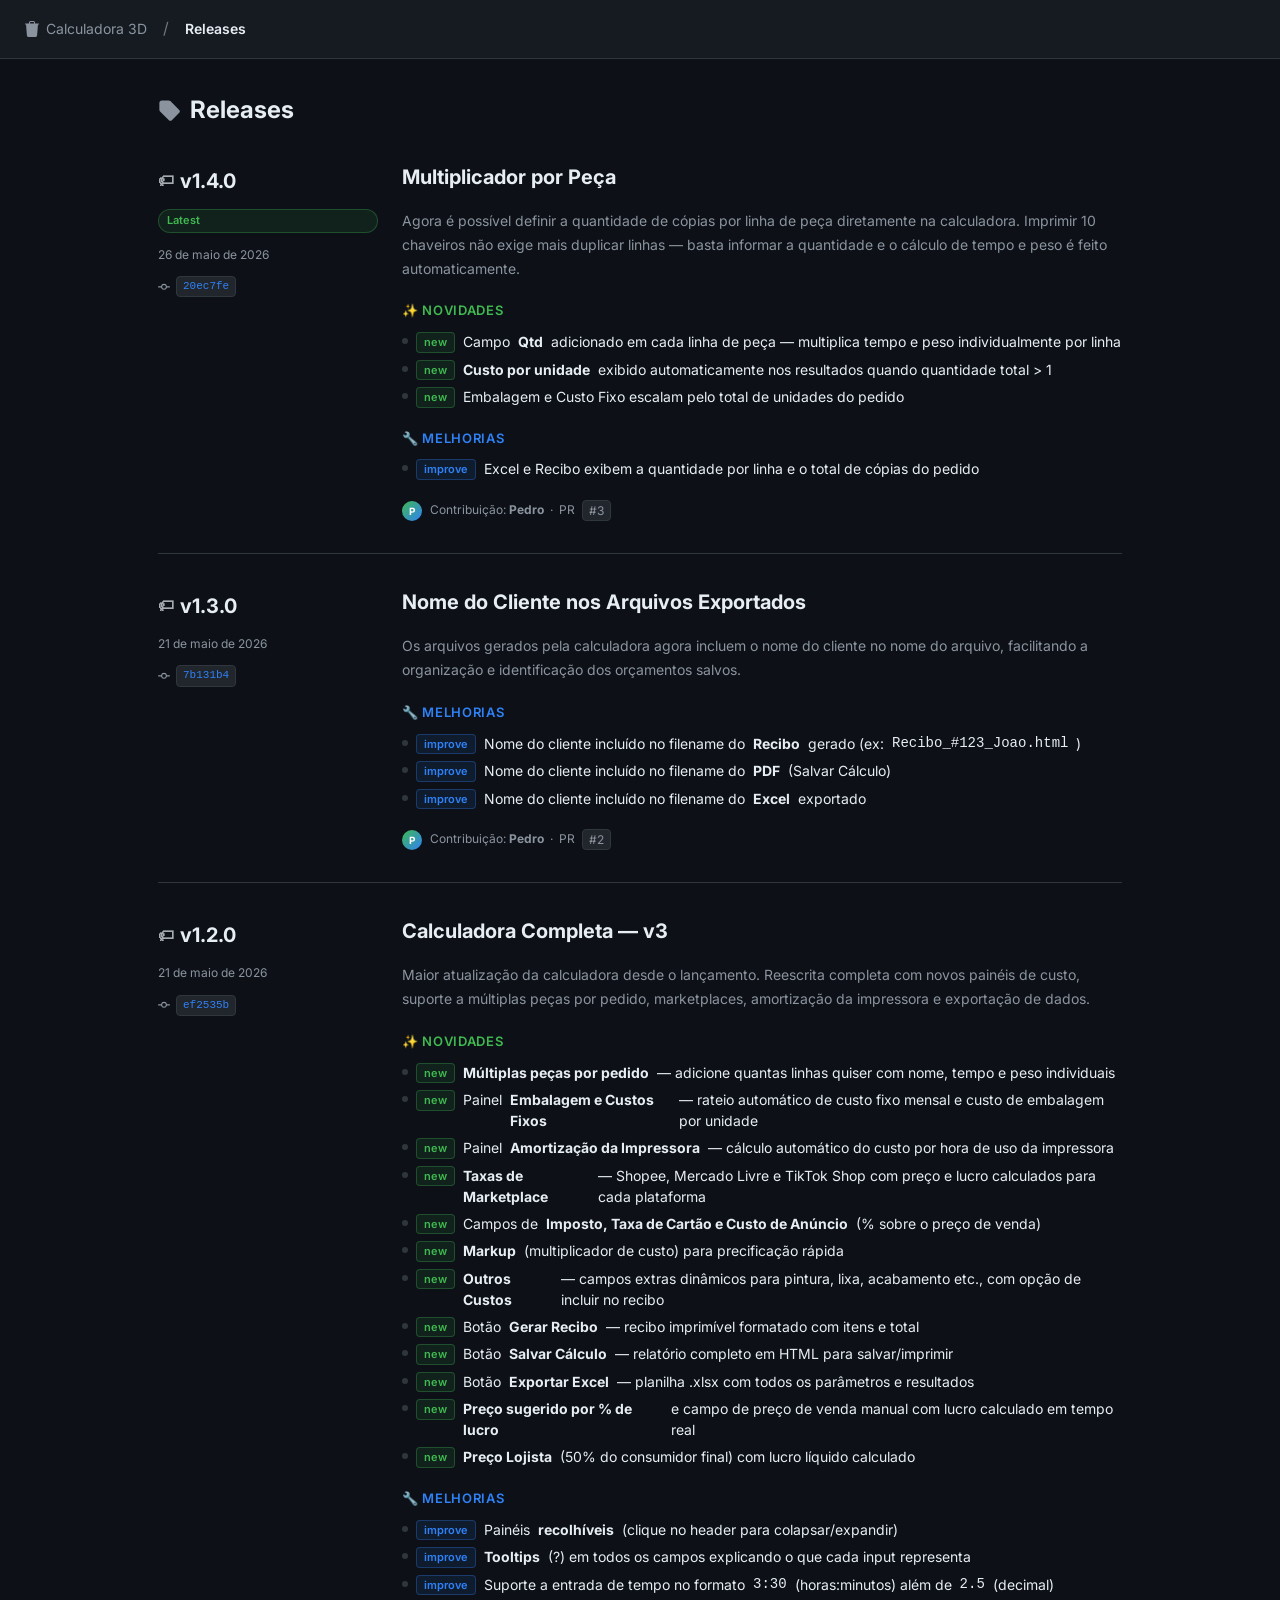
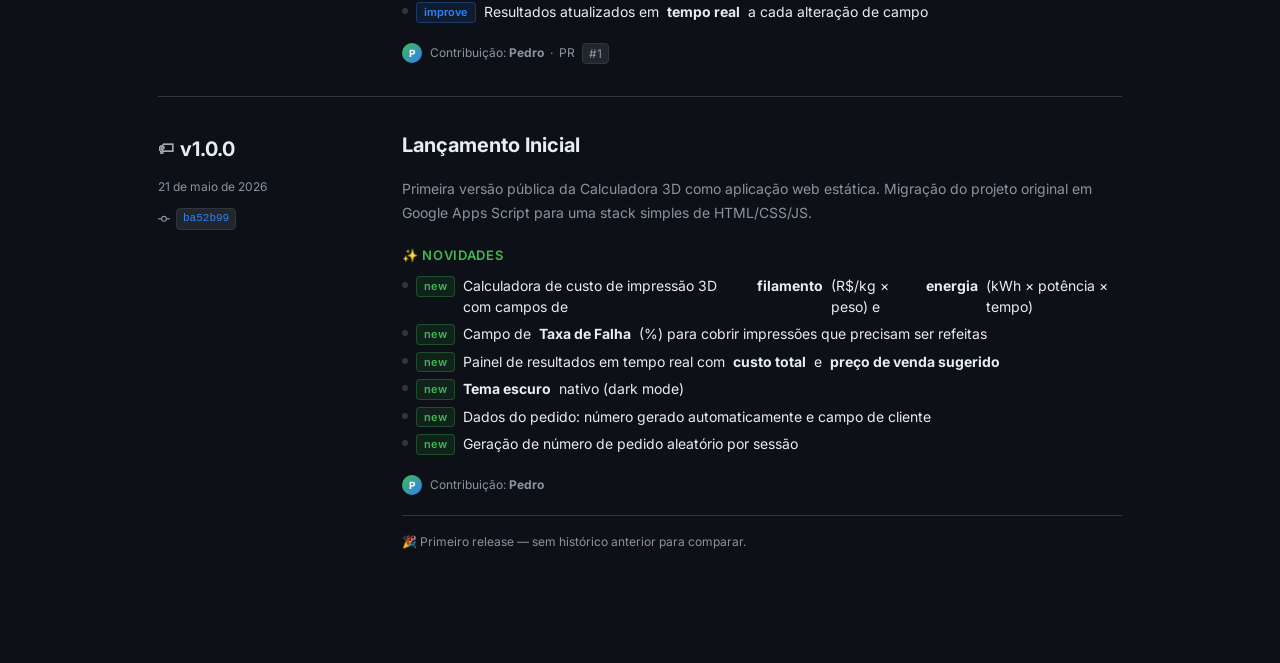
==== changelog.html @ 690692eb "v1.4.0" ====
<!DOCTYPE html>
<html lang="pt-BR">
<head>
  <meta charset="UTF-8">
  <meta name="viewport" content="width=device-width, initial-scale=1.0">
  <title>Changelog — Calculadora 3D</title>
  <link href="https://fonts.googleapis.com/css2?family=Inter:wght@400;500;600;700&display=swap" rel="stylesheet">
  <style>
    *, *::before, *::after { box-sizing: border-box; margin: 0; padding: 0; }

    :root {
      --bg:           #0d1117;
      --bg-surface:   #161b22;
      --bg-surface2:  #21262d;
      --border:       #30363d;
      --text:         #e6edf3;
      --text-muted:   #8b949e;
      --text-subtle:  #6e7681;
      --primary:      #2f81f7;
      --primary-dim:  #1f6feb;
      --green:        #3fb950;
      --green-dim:    #238636;
      --green-bg:     rgba(63,185,80,0.1);
      --green-border: rgba(63,185,80,0.3);
      --purple:       #bc8cff;
      --purple-bg:    rgba(188,140,255,0.1);
      --purple-border:rgba(188,140,255,0.3);
      --orange:       #e3b341;
      --orange-bg:    rgba(227,179,65,0.1);
      --orange-border:rgba(227,179,65,0.3);
      --blue-bg:      rgba(47,129,247,0.1);
      --blue-border:  rgba(47,129,247,0.3);
      --tag-radius:   6px;
    }

    body {
      font-family: 'Inter', -apple-system, BlinkMacSystemFont, sans-serif;
      background: var(--bg);
      color: var(--text);
      min-height: 100vh;
      line-height: 1.6;
    }

    /* ── Header ── */
    .page-header {
      background: var(--bg-surface);
      border-bottom: 1px solid var(--border);
      padding: 16px 24px;
      display: flex;
      align-items: center;
      gap: 16px;
    }
    .page-header a {
      color: var(--text-muted);
      text-decoration: none;
      font-size: 14px;
      display: flex;
      align-items: center;
      gap: 6px;
      transition: color 0.15s;
    }
    .page-header a:hover { color: var(--text); }
    .page-header .sep { color: var(--text-subtle); }
    .page-header .current { color: var(--text); font-weight: 600; font-size: 14px; }

    /* ── Layout ── */
    .container {
      max-width: 1012px;
      margin: 0 auto;
      padding: 32px 24px 80px;
    }

    .page-title {
      font-size: 24px;
      font-weight: 700;
      margin-bottom: 32px;
      display: flex;
      align-items: center;
      gap: 10px;
    }
    .page-title svg { color: var(--text-muted); }

    /* ── Timeline ── */
    .releases { display: flex; flex-direction: column; gap: 0; }

    .release {
      display: grid;
      grid-template-columns: 220px 1fr;
      gap: 24px;
      padding: 32px 0;
      border-top: 1px solid var(--border);
    }
    .release:first-child { border-top: none; padding-top: 0; }

    /* ── Sidebar do release ── */
    .release-meta {
      display: flex;
      flex-direction: column;
      gap: 12px;
      padding-top: 4px;
    }

    .release-tag {
      display: inline-flex;
      align-items: center;
      gap: 6px;
      font-size: 20px;
      font-weight: 700;
      color: var(--text);
      text-decoration: none;
    }
    .release-tag .tag-icon { font-size: 16px; opacity: 0.7; }

    .badge {
      display: inline-block;
      padding: 2px 8px;
      border-radius: 999px;
      font-size: 11px;
      font-weight: 600;
      line-height: 1.6;
    }
    .badge-latest {
      background: var(--green-bg);
      color: var(--green);
      border: 1px solid var(--green-border);
    }
    .badge-prerelease {
      background: var(--orange-bg);
      color: var(--orange);
      border: 1px solid var(--orange-border);
    }

    .release-date {
      font-size: 12px;
      color: var(--text-muted);
    }

    .release-commit {
      display: flex;
      align-items: center;
      gap: 6px;
      font-size: 12px;
      color: var(--text-muted);
    }
    .release-commit code {
      font-family: 'SFMono-Regular', Consolas, monospace;
      background: var(--bg-surface2);
      border: 1px solid var(--border);
      border-radius: 4px;
      padding: 1px 6px;
      font-size: 11px;
      color: var(--primary);
    }

    /* ── Corpo do release ── */
    .release-body { min-width: 0; }

    .release-title {
      font-size: 20px;
      font-weight: 700;
      margin-bottom: 16px;
      color: var(--text);
    }

    .release-description {
      font-size: 14px;
      color: var(--text-muted);
      margin-bottom: 20px;
      line-height: 1.7;
    }

    /* ── Grupo de mudanças ── */
    .change-group { margin-bottom: 20px; }

    .change-group-title {
      font-size: 13px;
      font-weight: 600;
      text-transform: uppercase;
      letter-spacing: 0.05em;
      margin-bottom: 10px;
      display: flex;
      align-items: center;
      gap: 6px;
    }
    .change-group-title.new     { color: var(--green); }
    .change-group-title.fix     { color: #f85149; }
    .change-group-title.improve { color: var(--primary); }
    .change-group-title.internal{ color: var(--purple); }

    .change-list {
      list-style: none;
      display: flex;
      flex-direction: column;
      gap: 6px;
    }

    .change-list li {
      font-size: 14px;
      color: var(--text);
      display: flex;
      align-items: flex-start;
      gap: 8px;
      line-height: 1.5;
    }

    .change-list li::before {
      content: '';
      width: 6px;
      height: 6px;
      border-radius: 50%;
      background: var(--border);
      margin-top: 7px;
      flex-shrink: 0;
    }

    .change-list li .ch-tag {
      display: inline-block;
      font-size: 11px;
      font-weight: 600;
      padding: 1px 7px;
      border-radius: 4px;
      flex-shrink: 0;
      margin-top: 1px;
    }
    .ch-new     { background: var(--green-bg);   color: var(--green);   border: 1px solid var(--green-border); }
    .ch-fix     { background: rgba(248,81,73,.1); color: #f85149;        border: 1px solid rgba(248,81,73,.3); }
    .ch-improve { background: var(--blue-bg);     color: var(--primary); border: 1px solid var(--blue-border); }

    /* ── Comparar link ── */
    .full-changelog {
      margin-top: 20px;
      padding-top: 16px;
      border-top: 1px solid var(--border);
      font-size: 12px;
      color: var(--text-muted);
    }
    .full-changelog a {
      color: var(--primary);
      text-decoration: none;
    }
    .full-changelog a:hover { text-decoration: underline; }

    /* ── PR reference ── */
    .pr-ref {
      display: inline-flex;
      align-items: center;
      gap: 3px;
      font-size: 12px;
      color: var(--text-muted);
      background: var(--bg-surface2);
      border: 1px solid var(--border);
      border-radius: 4px;
      padding: 0px 6px;
      margin-left: 4px;
      vertical-align: middle;
    }

    /* ── Contributor ── */
    .contributors {
      margin-top: 16px;
      font-size: 12px;
      color: var(--text-muted);
      display: flex;
      align-items: center;
      gap: 8px;
    }
    .avatar {
      width: 20px;
      height: 20px;
      border-radius: 50%;
      background: linear-gradient(135deg, #3fb950, #2f81f7);
      display: inline-flex;
      align-items: center;
      justify-content: center;
      font-size: 10px;
      font-weight: 700;
      color: #fff;
      flex-shrink: 0;
    }

    /* ── Responsive ── */
    @media (max-width: 700px) {
      .release { grid-template-columns: 1fr; }
      .release-meta { flex-direction: row; flex-wrap: wrap; align-items: center; padding-bottom: 12px; border-bottom: 1px solid var(--border); }
      .release-tag { font-size: 16px; }
    }
  </style>
</head>
<body>

  <!-- Header breadcrumb -->
  <header class="page-header">
    <a href="index.html">
      <svg width="16" height="16" viewBox="0 0 16 16" fill="currentColor"><path d="M6.5 1h3a.5.5 0 0 1 .5.5v1H6v-1a.5.5 0 0 1 .5-.5ZM11 2.5v-1A1.5 1.5 0 0 0 9.5 0h-3A1.5 1.5 0 0 0 5 1.5v1H1.5a.5.5 0 0 0 0 1h.538l.853 10.66A2 2 0 0 0 4.885 16h6.23a2 2 0 0 0 1.994-1.84l.853-10.66h.538a.5.5 0 0 0 0-1H11Z"/></svg>
      Calculadora 3D
    </a>
    <span class="sep">/</span>
    <span class="current">Releases</span>
  </header>

  <div class="container">
    <h1 class="page-title">
      <svg width="22" height="22" viewBox="0 0 16 16" fill="currentColor"><path d="M2.5 7.775V2.75a.25.25 0 0 1 .25-.25h5.025a.25.25 0 0 1 .177.073l6.25 6.25a.25.25 0 0 1 0 .354l-5.025 5.025a.25.25 0 0 1-.354 0l-6.25-6.25a.25.25 0 0 1-.073-.177Zm-1.5 0V2.75C1 1.784 1.784 1 2.75 1h5.025c.464 0 .91.184 1.238.513l6.25 6.25a1.75 1.75 0 0 1 0 2.474l-5.026 5.026a1.75 1.75 0 0 1-2.474 0l-6.25-6.25A1.75 1.75 0 0 1 1 7.775ZM6 5a1 1 0 1 0 0 2 1 1 0 0 0 0-2Z"/></svg>
      Releases
    </h1>

    <div class="releases">

      <!-- ══════════════════════════════════════════
           v1.4.0
      ══════════════════════════════════════════ -->
      <div class="release">
        <div class="release-meta">
          <a class="release-tag" href="#">
            <span class="tag-icon">🏷</span> v1.4.0
          </a>
          <span class="badge badge-latest">Latest</span>
          <span class="release-date">26 de maio de 2026</span>
          <div class="release-commit">
            <svg width="12" height="12" viewBox="0 0 16 16" fill="currentColor"><path d="M11.93 8.5a4.002 4.002 0 0 1-7.86 0H.75a.75.75 0 0 1 0-1.5h3.32a4.002 4.002 0 0 1 7.86 0h3.32a.75.75 0 0 1 0 1.5h-3.32Zm-1.43-.75a2.5 2.5 0 1 0-5 0 2.5 2.5 0 0 0 5 0Z"/></svg>
            <code>20ec7fe</code>
          </div>
        </div>

        <div class="release-body">
          <h2 class="release-title">Multiplicador por Peça</h2>
          <p class="release-description">
            Agora é possível definir a quantidade de cópias por linha de peça diretamente na calculadora.
            Imprimir 10 chaveiros não exige mais duplicar linhas — basta informar a quantidade e o cálculo
            de tempo e peso é feito automaticamente.
          </p>

          <div class="change-group">
            <div class="change-group-title new">✨ Novidades</div>
            <ul class="change-list">
              <li>
                <span class="ch-tag ch-new">new</span>
                Campo <strong>Qtd</strong> adicionado em cada linha de peça — multiplica tempo e peso individualmente por linha
              </li>
              <li>
                <span class="ch-tag ch-new">new</span>
                <strong>Custo por unidade</strong> exibido automaticamente nos resultados quando quantidade total &gt; 1
              </li>
              <li>
                <span class="ch-tag ch-new">new</span>
                Embalagem e Custo Fixo escalam pelo total de unidades do pedido
              </li>
            </ul>
          </div>

          <div class="change-group">
            <div class="change-group-title improve">🔧 Melhorias</div>
            <ul class="change-list">
              <li>
                <span class="ch-tag ch-improve">improve</span>
                Excel e Recibo exibem a quantidade por linha e o total de cópias do pedido
              </li>
            </ul>
          </div>

          <div class="contributors">
            <span class="avatar">P</span>
            <span>Contribuição: <strong>Pedro</strong> &nbsp;·&nbsp; PR <span class="pr-ref">#3</span></span>
          </div>
        </div>
      </div>

      <!-- ══════════════════════════════════════════
           v1.3.0
      ══════════════════════════════════════════ -->
      <div class="release">
        <div class="release-meta">
          <a class="release-tag" href="#">
            <span class="tag-icon">🏷</span> v1.3.0
          </a>
          <span class="release-date">21 de maio de 2026</span>
          <div class="release-commit">
            <svg width="12" height="12" viewBox="0 0 16 16" fill="currentColor"><path d="M11.93 8.5a4.002 4.002 0 0 1-7.86 0H.75a.75.75 0 0 1 0-1.5h3.32a4.002 4.002 0 0 1 7.86 0h3.32a.75.75 0 0 1 0 1.5h-3.32Zm-1.43-.75a2.5 2.5 0 1 0-5 0 2.5 2.5 0 0 0 5 0Z"/></svg>
            <code>7b131b4</code>
          </div>
        </div>

        <div class="release-body">
          <h2 class="release-title">Nome do Cliente nos Arquivos Exportados</h2>
          <p class="release-description">
            Os arquivos gerados pela calculadora agora incluem o nome do cliente no nome do arquivo,
            facilitando a organização e identificação dos orçamentos salvos.
          </p>

          <div class="change-group">
            <div class="change-group-title improve">🔧 Melhorias</div>
            <ul class="change-list">
              <li>
                <span class="ch-tag ch-improve">improve</span>
                Nome do cliente incluído no filename do <strong>Recibo</strong> gerado (ex: <code>Recibo_#123_Joao.html</code>)
              </li>
              <li>
                <span class="ch-tag ch-improve">improve</span>
                Nome do cliente incluído no filename do <strong>PDF</strong> (Salvar Cálculo)
              </li>
              <li>
                <span class="ch-tag ch-improve">improve</span>
                Nome do cliente incluído no filename do <strong>Excel</strong> exportado
              </li>
            </ul>
          </div>

          <div class="contributors">
            <span class="avatar">P</span>
            <span>Contribuição: <strong>Pedro</strong> &nbsp;·&nbsp; PR <span class="pr-ref">#2</span></span>
          </div>
        </div>
      </div>

      <!-- ══════════════════════════════════════════
           v1.2.0
      ══════════════════════════════════════════ -->
      <div class="release">
        <div class="release-meta">
          <a class="release-tag" href="#">
            <span class="tag-icon">🏷</span> v1.2.0
          </a>
          <span class="release-date">21 de maio de 2026</span>
          <div class="release-commit">
            <svg width="12" height="12" viewBox="0 0 16 16" fill="currentColor"><path d="M11.93 8.5a4.002 4.002 0 0 1-7.86 0H.75a.75.75 0 0 1 0-1.5h3.32a4.002 4.002 0 0 1 7.86 0h3.32a.75.75 0 0 1 0 1.5h-3.32Zm-1.43-.75a2.5 2.5 0 1 0-5 0 2.5 2.5 0 0 0 5 0Z"/></svg>
            <code>ef2535b</code>
          </div>
        </div>

        <div class="release-body">
          <h2 class="release-title">Calculadora Completa — v3</h2>
          <p class="release-description">
            Maior atualização da calculadora desde o lançamento. Reescrita completa com novos painéis de custo,
            suporte a múltiplas peças por pedido, marketplaces, amortização da impressora e exportação de dados.
          </p>

          <div class="change-group">
            <div class="change-group-title new">✨ Novidades</div>
            <ul class="change-list">
              <li>
                <span class="ch-tag ch-new">new</span>
                <strong>Múltiplas peças por pedido</strong> — adicione quantas linhas quiser com nome, tempo e peso individuais
              </li>
              <li>
                <span class="ch-tag ch-new">new</span>
                Painel <strong>Embalagem e Custos Fixos</strong> — rateio automático de custo fixo mensal e custo de embalagem por unidade
              </li>
              <li>
                <span class="ch-tag ch-new">new</span>
                Painel <strong>Amortização da Impressora</strong> — cálculo automático do custo por hora de uso da impressora
              </li>
              <li>
                <span class="ch-tag ch-new">new</span>
                <strong>Taxas de Marketplace</strong> — Shopee, Mercado Livre e TikTok Shop com preço e lucro calculados para cada plataforma
              </li>
              <li>
                <span class="ch-tag ch-new">new</span>
                Campos de <strong>Imposto, Taxa de Cartão e Custo de Anúncio</strong> (% sobre o preço de venda)
              </li>
              <li>
                <span class="ch-tag ch-new">new</span>
                <strong>Markup</strong> (multiplicador de custo) para precificação rápida
              </li>
              <li>
                <span class="ch-tag ch-new">new</span>
                <strong>Outros Custos</strong> — campos extras dinâmicos para pintura, lixa, acabamento etc., com opção de incluir no recibo
              </li>
              <li>
                <span class="ch-tag ch-new">new</span>
                Botão <strong>Gerar Recibo</strong> — recibo imprimível formatado com itens e total
              </li>
              <li>
                <span class="ch-tag ch-new">new</span>
                Botão <strong>Salvar Cálculo</strong> — relatório completo em HTML para salvar/imprimir
              </li>
              <li>
                <span class="ch-tag ch-new">new</span>
                Botão <strong>Exportar Excel</strong> — planilha .xlsx com todos os parâmetros e resultados
              </li>
              <li>
                <span class="ch-tag ch-new">new</span>
                <strong>Preço sugerido por % de lucro</strong> e campo de preço de venda manual com lucro calculado em tempo real
              </li>
              <li>
                <span class="ch-tag ch-new">new</span>
                <strong>Preço Lojista</strong> (50% do consumidor final) com lucro líquido calculado
              </li>
            </ul>
          </div>

          <div class="change-group">
            <div class="change-group-title improve">🔧 Melhorias</div>
            <ul class="change-list">
              <li>
                <span class="ch-tag ch-improve">improve</span>
                Painéis <strong>recolhíveis</strong> (clique no header para colapsar/expandir)
              </li>
              <li>
                <span class="ch-tag ch-improve">improve</span>
                <strong>Tooltips</strong> (?) em todos os campos explicando o que cada input representa
              </li>
              <li>
                <span class="ch-tag ch-improve">improve</span>
                Suporte a entrada de tempo no formato <code>3:30</code> (horas:minutos) além de <code>2.5</code> (decimal)
              </li>
              <li>
                <span class="ch-tag ch-improve">improve</span>
                Resultados atualizados em <strong>tempo real</strong> a cada alteração de campo
              </li>
            </ul>
          </div>

          <div class="contributors">
            <span class="avatar">P</span>
            <span>Contribuição: <strong>Pedro</strong> &nbsp;·&nbsp; PR <span class="pr-ref">#1</span></span>
          </div>
        </div>
      </div>

      <!-- ══════════════════════════════════════════
           v1.0.0
      ══════════════════════════════════════════ -->
      <div class="release">
        <div class="release-meta">
          <a class="release-tag" href="#">
            <span class="tag-icon">🏷</span> v1.0.0
          </a>
          <span class="release-date">21 de maio de 2026</span>
          <div class="release-commit">
            <svg width="12" height="12" viewBox="0 0 16 16" fill="currentColor"><path d="M11.93 8.5a4.002 4.002 0 0 1-7.86 0H.75a.75.75 0 0 1 0-1.5h3.32a4.002 4.002 0 0 1 7.86 0h3.32a.75.75 0 0 1 0 1.5h-3.32Zm-1.43-.75a2.5 2.5 0 1 0-5 0 2.5 2.5 0 0 0 5 0Z"/></svg>
            <code>ba52b99</code>
          </div>
        </div>

        <div class="release-body">
          <h2 class="release-title">Lançamento Inicial</h2>
          <p class="release-description">
            Primeira versão pública da Calculadora 3D como aplicação web estática.
            Migração do projeto original em Google Apps Script para uma stack simples de HTML/CSS/JS.
          </p>

          <div class="change-group">
            <div class="change-group-title new">✨ Novidades</div>
            <ul class="change-list">
              <li>
                <span class="ch-tag ch-new">new</span>
                Calculadora de custo de impressão 3D com campos de <strong>filamento</strong> (R$/kg × peso) e <strong>energia</strong> (kWh × potência × tempo)
              </li>
              <li>
                <span class="ch-tag ch-new">new</span>
                Campo de <strong>Taxa de Falha</strong> (%) para cobrir impressões que precisam ser refeitas
              </li>
              <li>
                <span class="ch-tag ch-new">new</span>
                Painel de resultados em tempo real com <strong>custo total</strong> e <strong>preço de venda sugerido</strong>
              </li>
              <li>
                <span class="ch-tag ch-new">new</span>
                <strong>Tema escuro</strong> nativo (dark mode)
              </li>
              <li>
                <span class="ch-tag ch-new">new</span>
                Dados do pedido: número gerado automaticamente e campo de cliente
              </li>
              <li>
                <span class="ch-tag ch-new">new</span>
                Geração de número de pedido aleatório por sessão
              </li>
            </ul>
          </div>

          <div class="contributors">
            <span class="avatar">P</span>
            <span>Contribuição: <strong>Pedro</strong></span>
          </div>

          <div class="full-changelog">
            🎉 Primeiro release — sem histórico anterior para comparar.
          </div>
        </div>
      </div>

    </div><!-- /releases -->
  </div><!-- /container -->

</body>
</html>
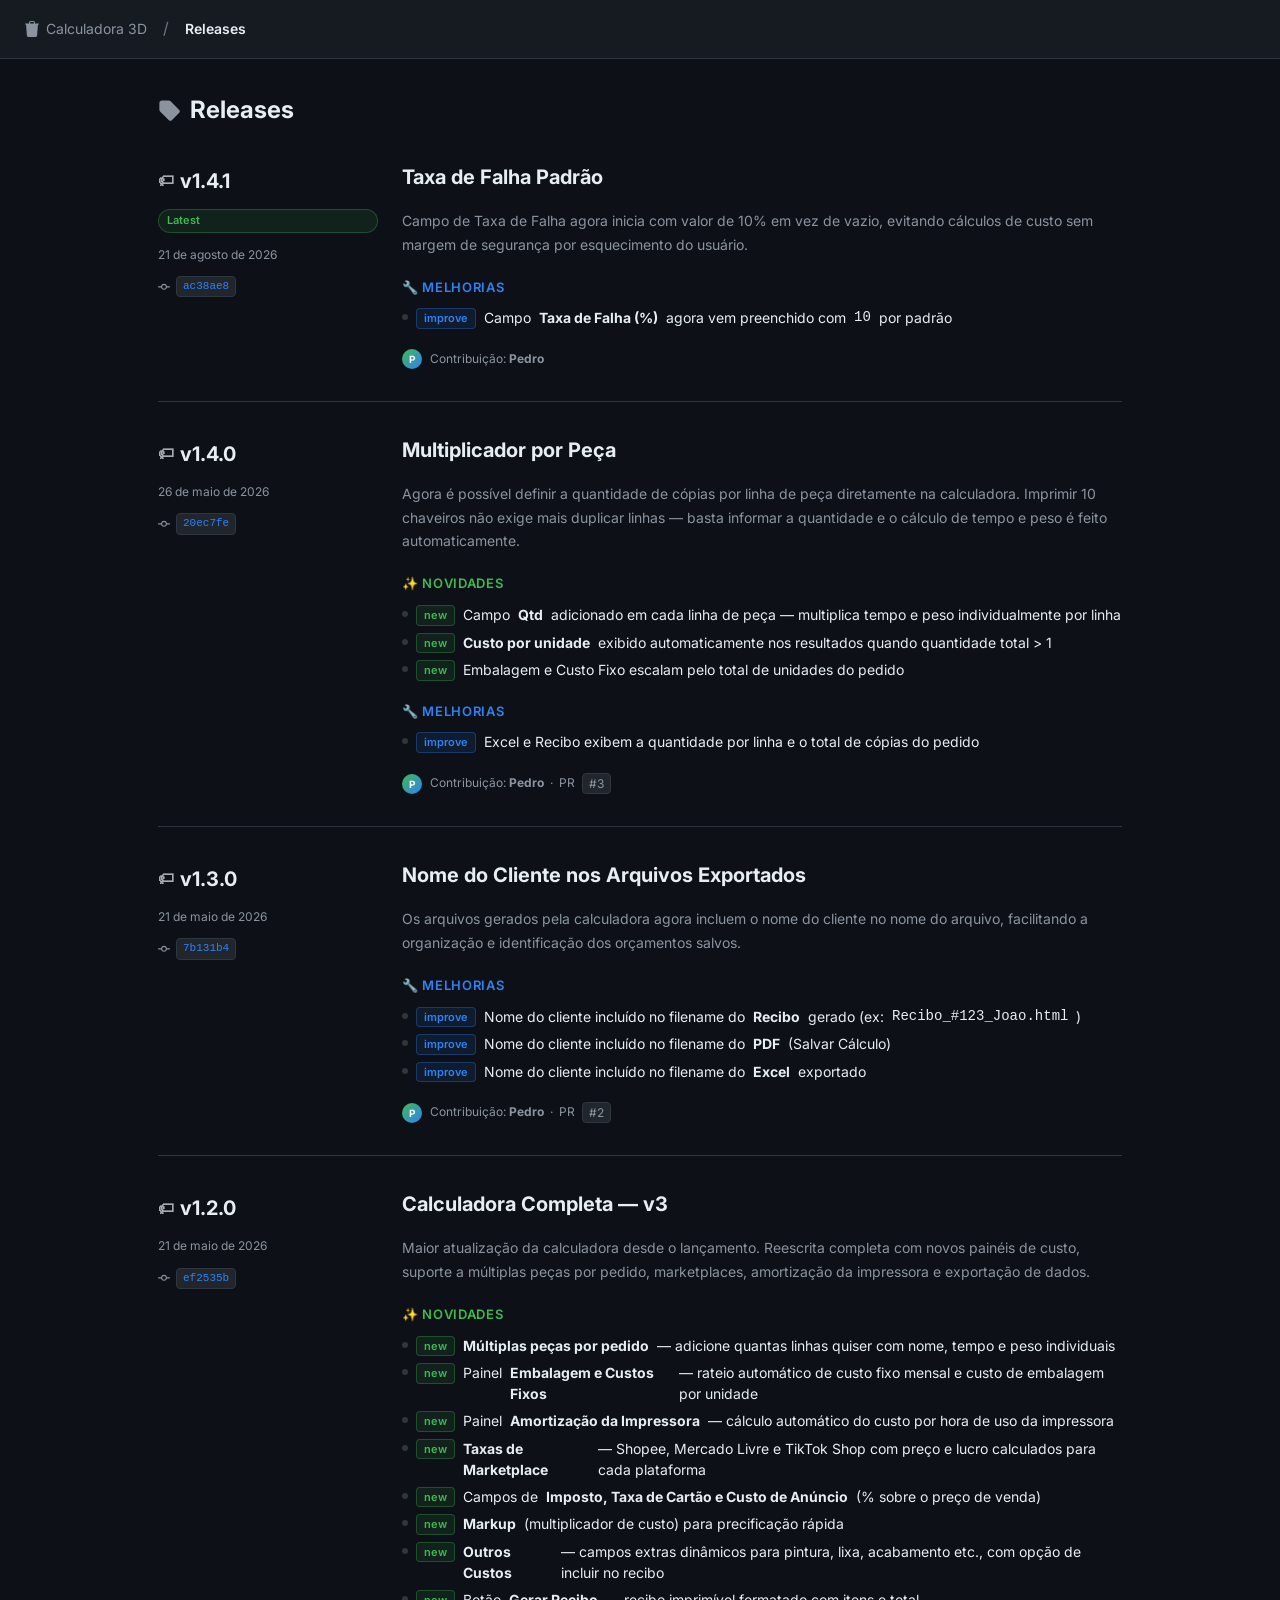
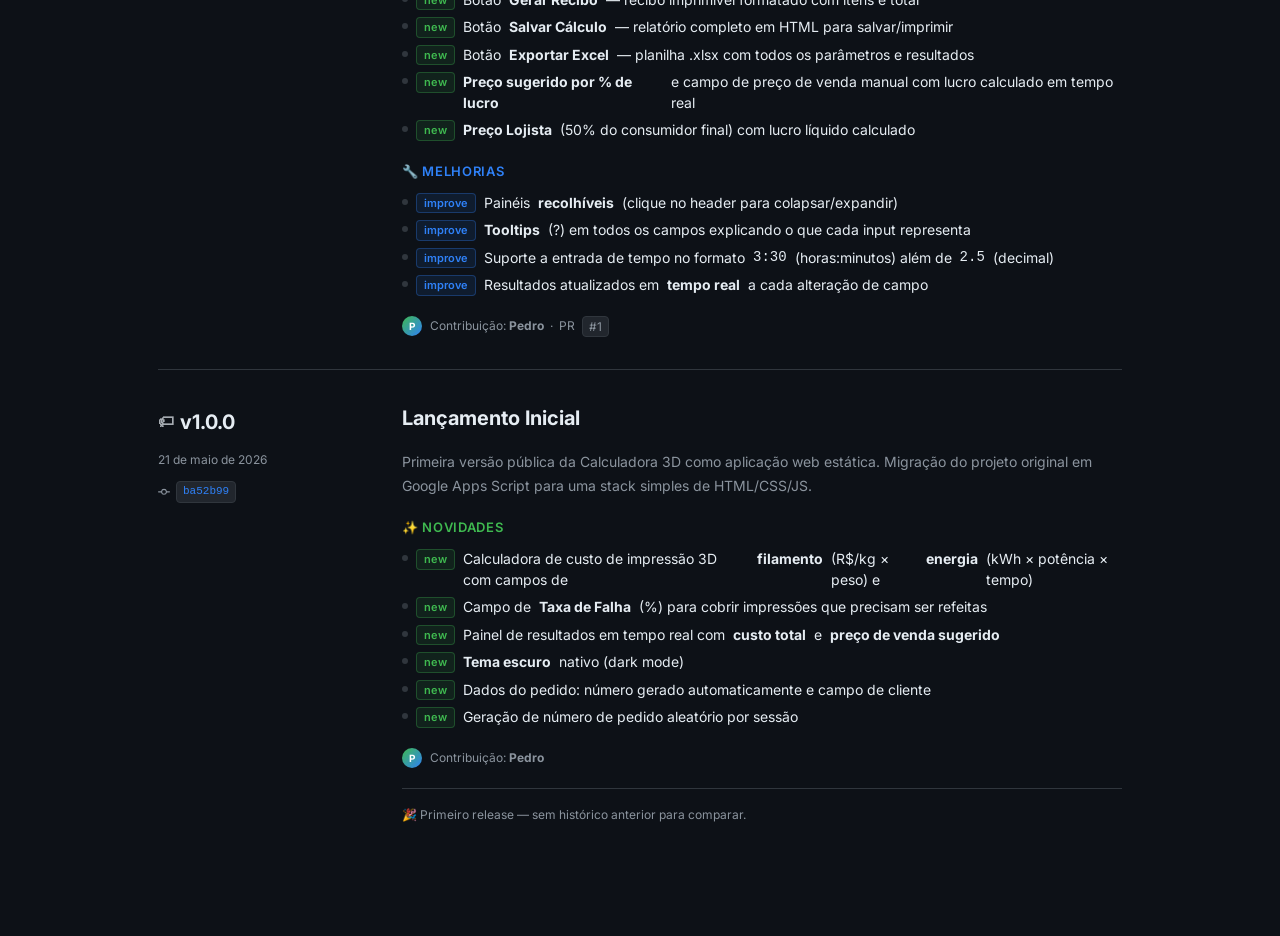
==== commit 51f10bc9: "docs: add v1.4.1 entry to changelog" ====
--- a/changelog.html
+++ b/changelog.html
@@ -307,6 +307,46 @@
     <div class="releases">
 
       <!-- ══════════════════════════════════════════
+           v1.4.1
+      ══════════════════════════════════════════ -->
+      <div class="release">
+        <div class="release-meta">
+          <a class="release-tag" href="#">
+            <span class="tag-icon">🏷</span> v1.4.1
+          </a>
+          <span class="badge badge-latest">Latest</span>
+          <span class="release-date">21 de agosto de 2026</span>
+          <div class="release-commit">
+            <svg width="12" height="12" viewBox="0 0 16 16" fill="currentColor"><path d="M11.93 8.5a4.002 4.002 0 0 1-7.86 0H.75a.75.75 0 0 1 0-1.5h3.32a4.002 4.002 0 0 1 7.86 0h3.32a.75.75 0 0 1 0 1.5h-3.32Zm-1.43-.75a2.5 2.5 0 1 0-5 0 2.5 2.5 0 0 0 5 0Z"/></svg>
+            <code>ac38ae8</code>
+          </div>
+        </div>
+
+        <div class="release-body">
+          <h2 class="release-title">Taxa de Falha Padrão</h2>
+          <p class="release-description">
+            Campo de Taxa de Falha agora inicia com valor de 10% em vez de vazio, evitando
+            cálculos de custo sem margem de segurança por esquecimento do usuário.
+          </p>
+
+          <div class="change-group">
+            <div class="change-group-title improve">🔧 Melhorias</div>
+            <ul class="change-list">
+              <li>
+                <span class="ch-tag ch-improve">improve</span>
+                Campo <strong>Taxa de Falha (%)</strong> agora vem preenchido com <code>10</code> por padrão
+              </li>
+            </ul>
+          </div>
+
+          <div class="contributors">
+            <span class="avatar">P</span>
+            <span>Contribuição: <strong>Pedro</strong></span>
+          </div>
+        </div>
+      </div>
+
+      <!-- ══════════════════════════════════════════
            v1.4.0
       ══════════════════════════════════════════ -->
       <div class="release">
@@ -314,7 +354,6 @@
           <a class="release-tag" href="#">
             <span class="tag-icon">🏷</span> v1.4.0
           </a>
-          <span class="badge badge-latest">Latest</span>
           <span class="release-date">26 de maio de 2026</span>
           <div class="release-commit">
             <svg width="12" height="12" viewBox="0 0 16 16" fill="currentColor"><path d="M11.93 8.5a4.002 4.002 0 0 1-7.86 0H.75a.75.75 0 0 1 0-1.5h3.32a4.002 4.002 0 0 1 7.86 0h3.32a.75.75 0 0 1 0 1.5h-3.32Zm-1.43-.75a2.5 2.5 0 1 0-5 0 2.5 2.5 0 0 0 5 0Z"/></svg>
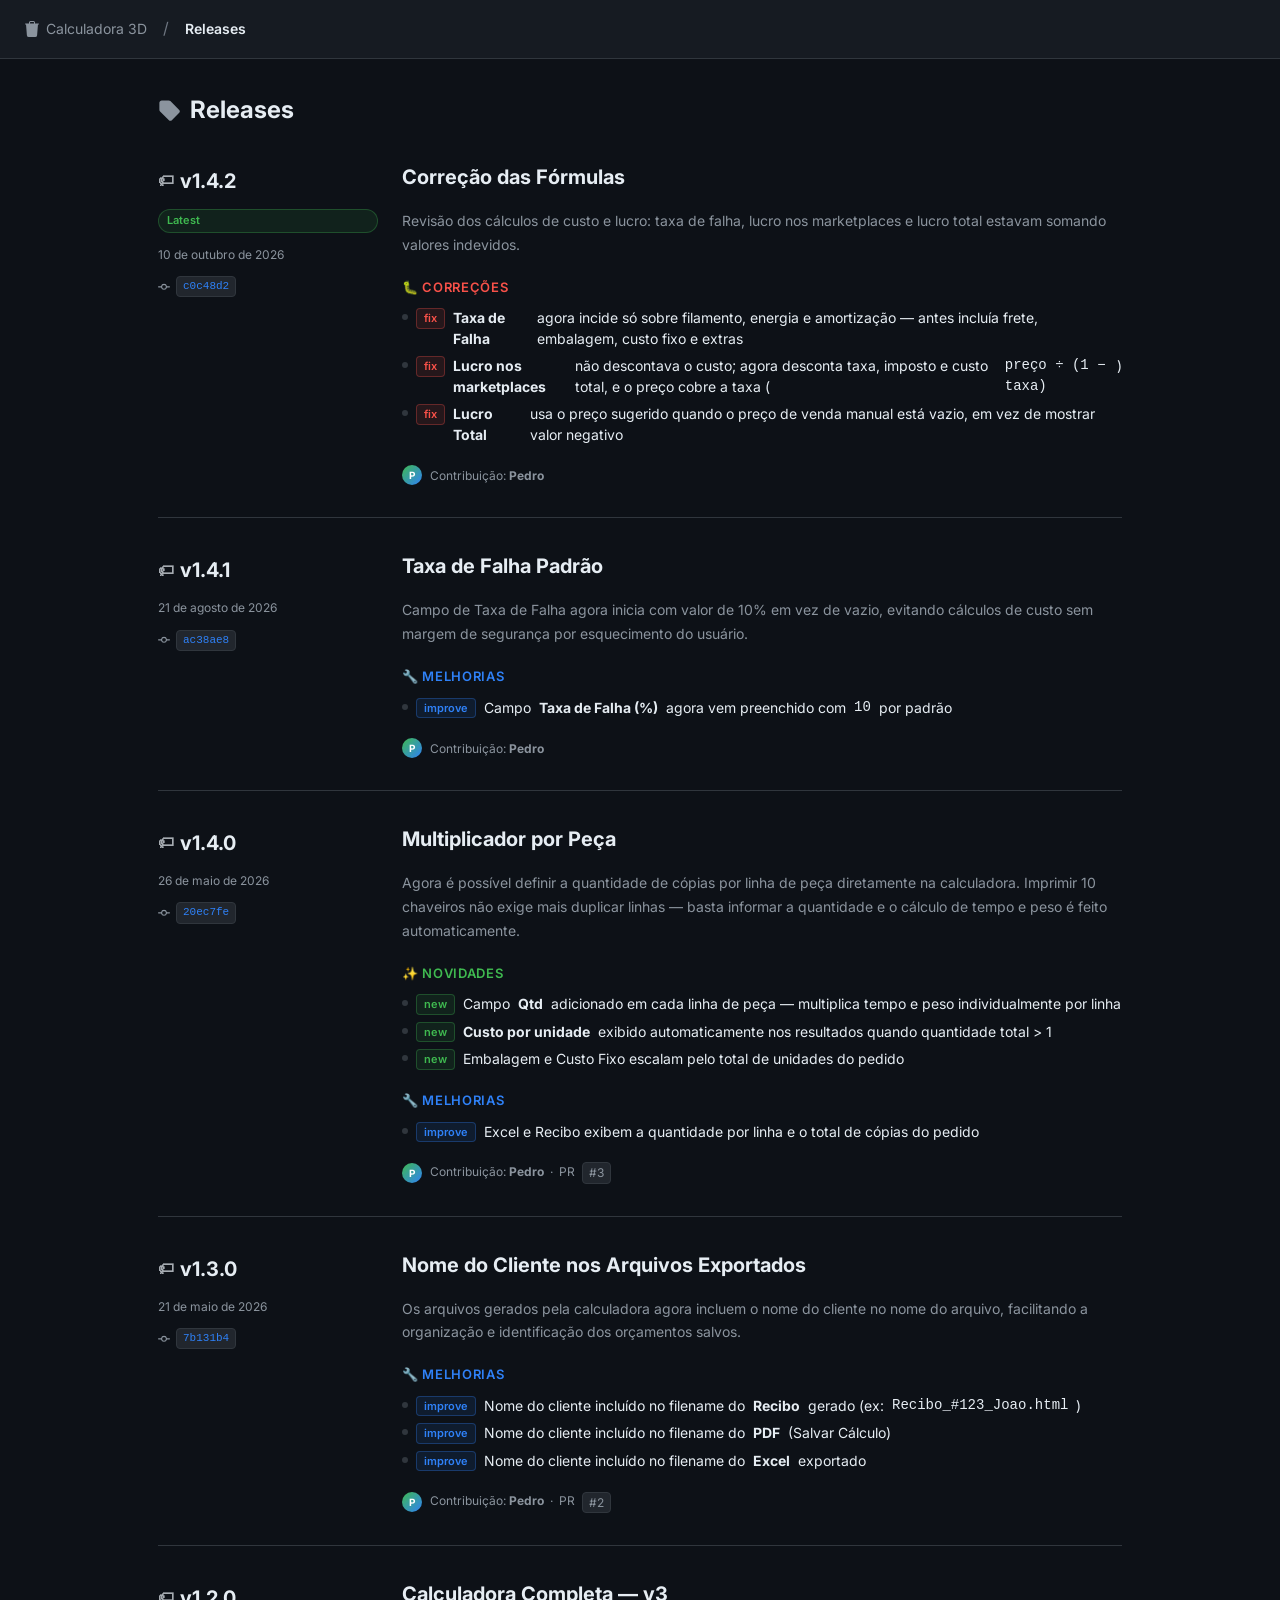
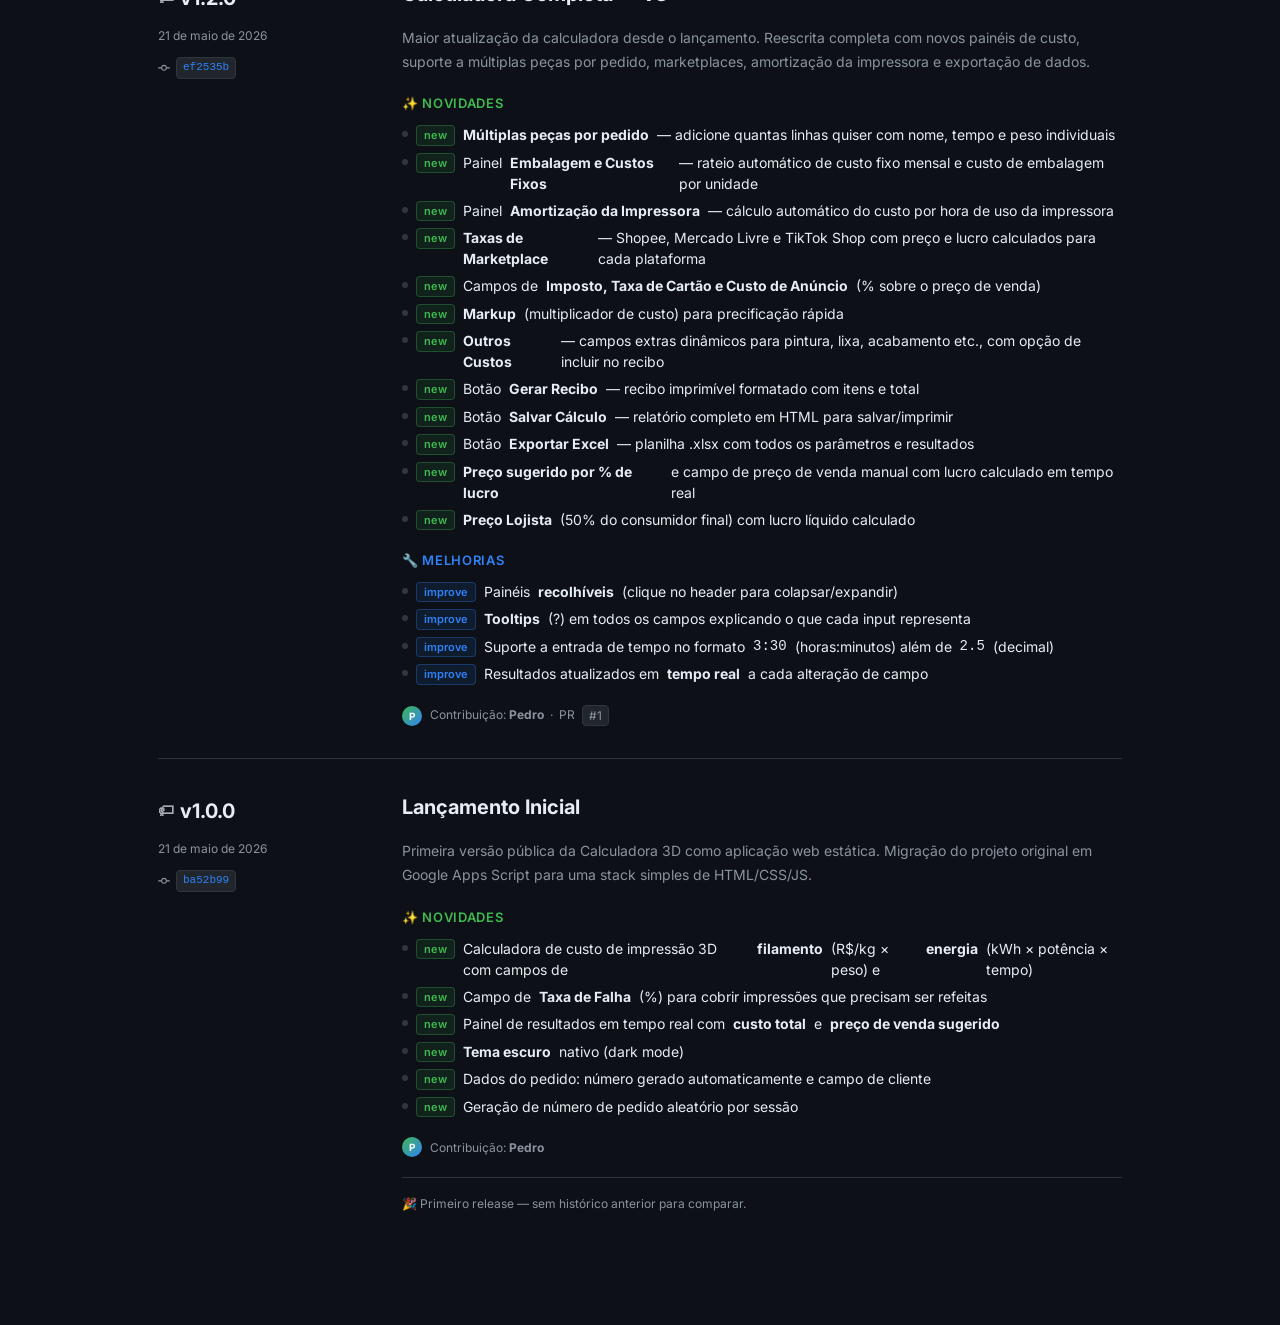
==== commit 90070c65: "docs: add v1.4.2 entry to changelog Co-Authored-By: Claude Opus 5.5 <noreply@anthropic.com>" ====
--- a/changelog.html
+++ b/changelog.html
@@ -307,6 +307,54 @@
     <div class="releases">
 
       <!-- ══════════════════════════════════════════
+           v1.4.2
+      ══════════════════════════════════════════ -->
+      <div class="release">
+        <div class="release-meta">
+          <a class="release-tag" href="#">
+            <span class="tag-icon">🏷</span> v1.4.2
+          </a>
+          <span class="badge badge-latest">Latest</span>
+          <span class="release-date">10 de outubro de 2026</span>
+          <div class="release-commit">
+            <svg width="12" height="12" viewBox="0 0 16 16" fill="currentColor"><path d="M11.93 8.5a4.002 4.002 0 0 1-7.86 0H.75a.75.75 0 0 1 0-1.5h3.32a4.002 4.002 0 0 1 7.86 0h3.32a.75.75 0 0 1 0 1.5h-3.32Zm-1.43-.75a2.5 2.5 0 1 0-5 0 2.5 2.5 0 0 0 5 0Z"/></svg>
+            <code>c0c48d2</code>
+          </div>
+        </div>
+
+        <div class="release-body">
+          <h2 class="release-title">Correção das Fórmulas</h2>
+          <p class="release-description">
+            Revisão dos cálculos de custo e lucro: taxa de falha, lucro nos marketplaces
+            e lucro total estavam somando valores indevidos.
+          </p>
+
+          <div class="change-group">
+            <div class="change-group-title fix">🐛 Correções</div>
+            <ul class="change-list">
+              <li>
+                <span class="ch-tag ch-fix">fix</span>
+                <strong>Taxa de Falha</strong> agora incide só sobre filamento, energia e amortização — antes incluía frete, embalagem, custo fixo e extras
+              </li>
+              <li>
+                <span class="ch-tag ch-fix">fix</span>
+                <strong>Lucro nos marketplaces</strong> não descontava o custo; agora desconta taxa, imposto e custo total, e o preço cobre a taxa (<code>preço ÷ (1 − taxa)</code>)
+              </li>
+              <li>
+                <span class="ch-tag ch-fix">fix</span>
+                <strong>Lucro Total</strong> usa o preço sugerido quando o preço de venda manual está vazio, em vez de mostrar valor negativo
+              </li>
+            </ul>
+          </div>
+
+          <div class="contributors">
+            <span class="avatar">P</span>
+            <span>Contribuição: <strong>Pedro</strong></span>
+          </div>
+        </div>
+      </div>
+
+      <!-- ══════════════════════════════════════════
            v1.4.1
       ══════════════════════════════════════════ -->
       <div class="release">
@@ -314,7 +362,6 @@
           <a class="release-tag" href="#">
             <span class="tag-icon">🏷</span> v1.4.1
           </a>
-          <span class="badge badge-latest">Latest</span>
           <span class="release-date">21 de agosto de 2026</span>
           <div class="release-commit">
             <svg width="12" height="12" viewBox="0 0 16 16" fill="currentColor"><path d="M11.93 8.5a4.002 4.002 0 0 1-7.86 0H.75a.75.75 0 0 1 0-1.5h3.32a4.002 4.002 0 0 1 7.86 0h3.32a.75.75 0 0 1 0 1.5h-3.32Zm-1.43-.75a2.5 2.5 0 1 0-5 0 2.5 2.5 0 0 0 5 0Z"/></svg>
